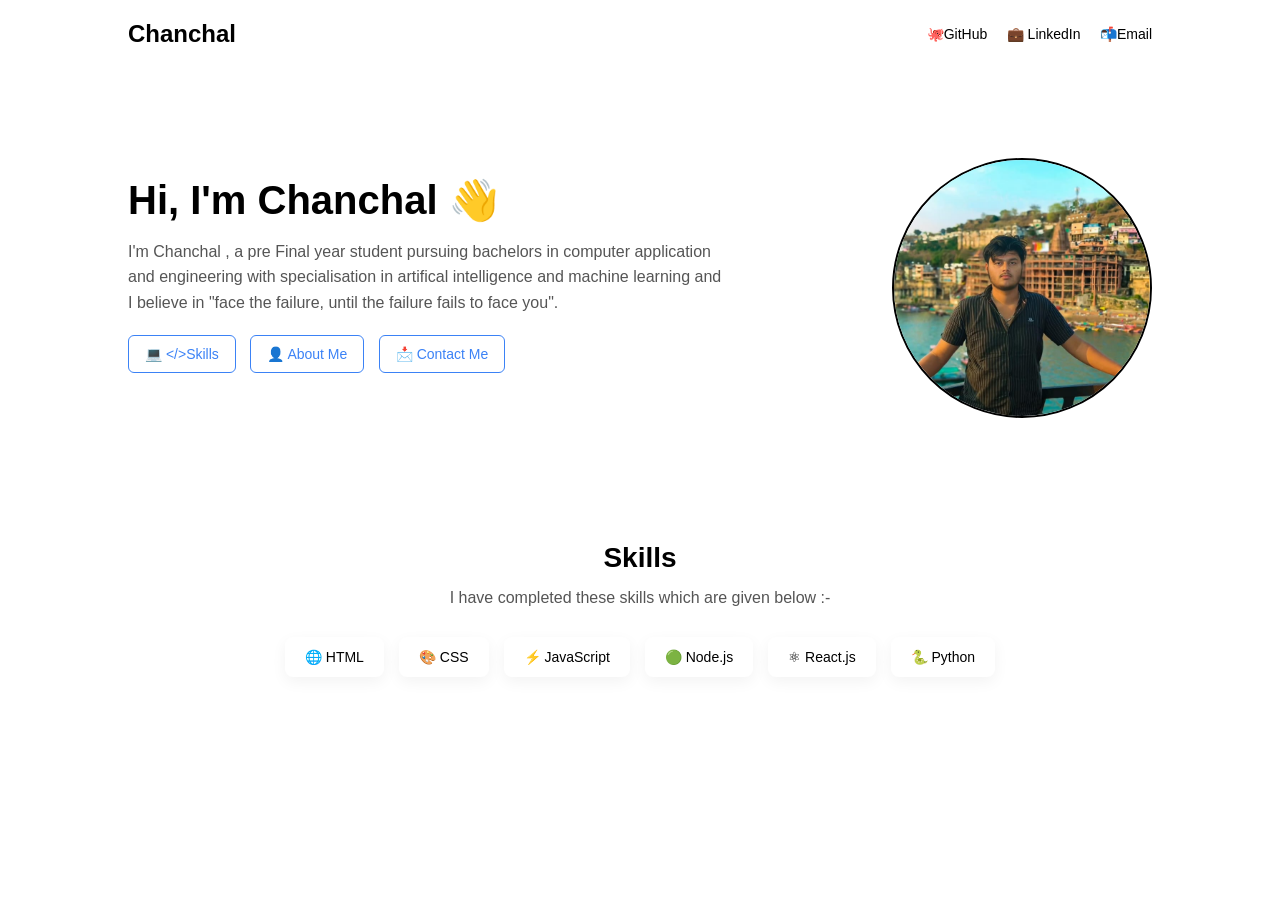
==== index.html @ 40c9b50f "Add files via upload" ====
<!DOCTYPE html>
<html lang="en">
<head>
<meta charset="UTF-8">
<meta name="viewport" content="width=device-width, initial-scale=1.0">
<title>My Portfolio</title>
<link rel="stylesheet" href="./style.css">
</head>
<body>

<header>
    <h2>Chanchal</h2>
    <nav>
        <a href="https://github.com/chanchalyadavrao">🐙GitHub</a>
        <a href="https://www.linkedin.com/in/chanchal-yadav-40a3a5293/">💼 LinkedIn</a>
        <a href="mailto:chintu4694@gmail.com">📬Email</a>
    </nav>
</header>

<section class="hero">
    <div class="hero-text">
        <h1>Hi, I'm Chanchal 👋</h1>
        <p>
           I'm Chanchal , a pre Final year student pursuing bachelors in computer
            application and engineering with specialisation in artifical intelligence
             and machine learning and I believe in "face the failure, until the failure fails
              to face you".
        </p>

        <div class="buttons">
            <button> <a href="#">💻 &lt;/&gt;Skills</a></button>
            <button><a href="./review.html">👤 About Me</a></button>
            <button><a href="./contactme.html">📩 Contact Me</a></button>
        </div>
    </div>

    <div class="hero-img">
        <img src="./WhatsApp Image 2026-03-02 at 1.16.59 PM.jpeg" alt="Profile">
    </div>
</section>

<section class="skills">
    <h2>Skills</h2>
    <p>
        I have completed these skills which are given below :-  
     </p>

    <div class="skill-box">
        <div class="skill">🌐 HTML</div>
        <!-- <a href="#">🌐 HTML</a> -->
        <div class="skill">🎨 CSS</div>
        <div class="skill">⚡ JavaScript</div>
        <div class="skill">🟢 Node.js</div>
        <div class="skill">⚛ React.js</div>
    <div class="skill">🐍 Python</div>

    </div>
</section>

</body>
</html>
---- style.css ----
* {
        margin: 0;
        padding: 0;
        box-sizing: border-box;
        font-family: Arial, Helvetica, sans-serif;
    }

   

    /* Navbar */
    header {
        display: flex;
        justify-content: space-between;
        align-items: center;
        padding: 20px 10%;
    }

    header h2 {
        font-size: 24px;
    }

    nav a {
        margin-left: 15px;
        text-decoration: none;
         font-size: 14px;
         color: #000;
    }

    /* Hero Section */
    .hero {
        display: flex;
        align-items: center;
        justify-content: space-between;
        padding: 60px 10%;
        flex-wrap: wrap;
    }

    .hero-text {
        max-width: 600px;
    }

    .hero-text h1 {
        font-size: 40px;
        margin-bottom: 15px;
    }

    .hero-text p {
        color: #555;
        line-height: 1.6;
        margin-bottom: 20px;
    }

    .buttons button {
        padding: 10px 16px;
        border: 1px solid #3b82f6;
        background: transparent;
        color: #3b82f6;
        border-radius: 6px;
         margin-right: 10px;
        font-size: 14px;
    }
    .buttons button a{
        text-decoration: none;
                color: #3b82f6;

    }

    .buttons button a:hover {
        background-color: #3b82f6;
        color: white;
    }

    .hero-img img {
        width: 260px;
        height: 260px;
        border-radius: 50%;
        object-fit: cover;
        margin-top: 30px;
        border: 2px solid black;
    }

    /* Skills Section */
    .skills {
        padding: 60px 10%;
        text-align: center;
    }

    .skills h2 {
        font-size: 28px;
        margin-bottom: 15px;
    }

    .skills p {
        color: #555;
        max-width: 700px;
        margin: auto;
        margin-bottom: 30px;
    }

    .skill-box {
        display: flex;
        justify-content: center;
        flex-wrap: wrap;
        gap: 15px;
    }

    .skill {
        background: white;
        padding: 12px 20px;
        border-radius: 8px;
        box-shadow: 0 5px 15px rgba(0,0,0,0.05);
        font-size: 14px;
        display: flex;
        align-items: center;
        gap: 8px;
    }

    /* Responsive */
    @media (max-width: 768px) {
        .hero {
            text-align: center;
            justify-content: center;
        }

        .hero-text h1 {
            font-size: 32px;
        }

        header {
            flex-direction: column;
            gap: 10px;
        }
    }
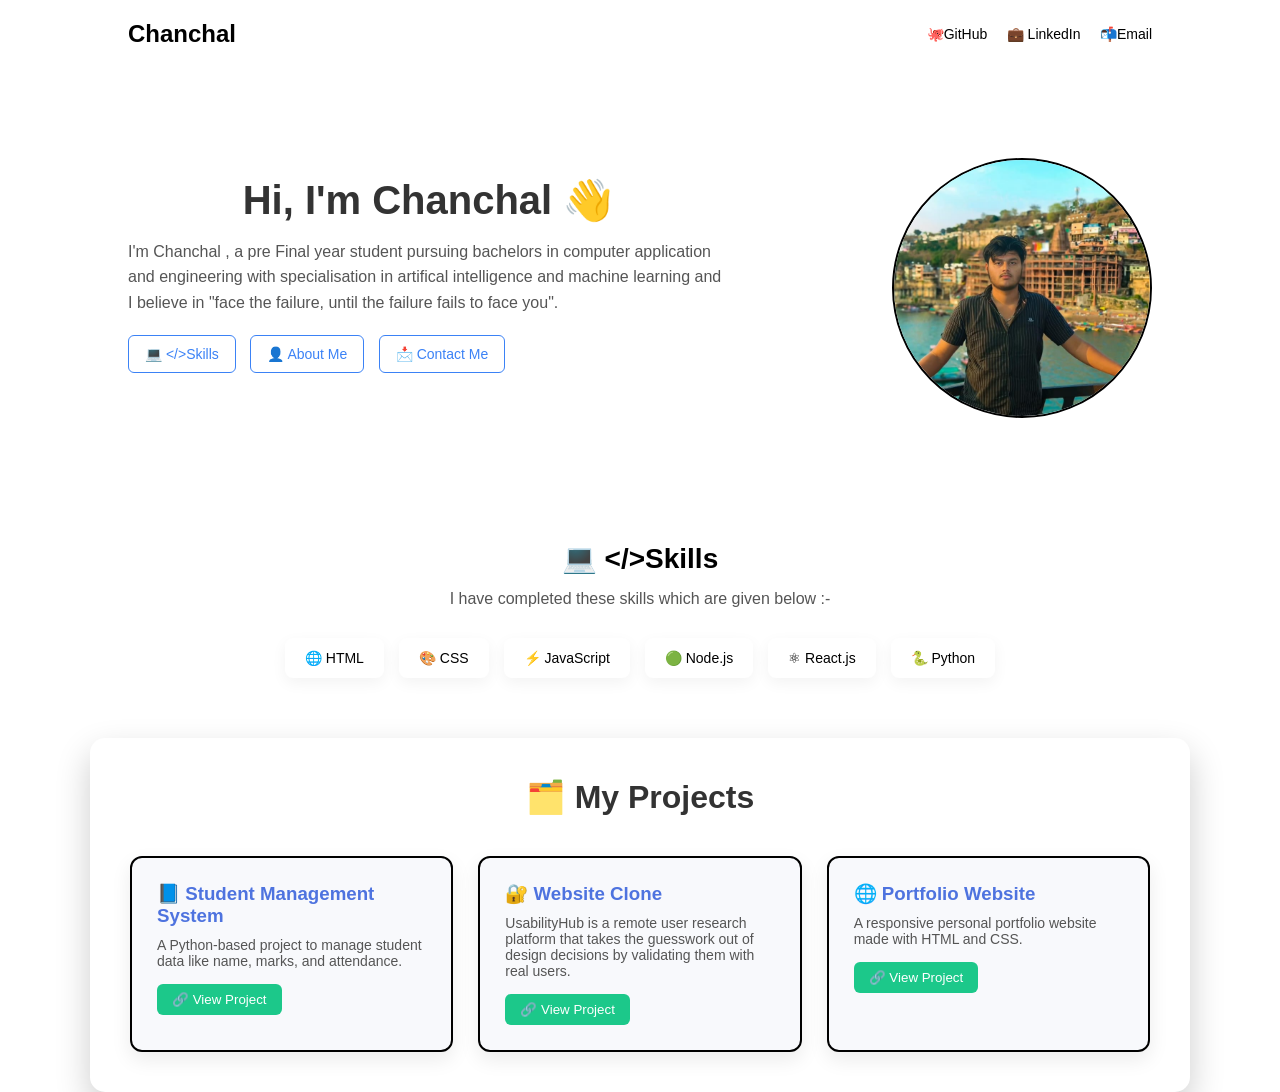
==== commit e8f57dd4: "Add files via upload" ====
--- a/index.html
+++ b/index.html
@@ -40,7 +40,7 @@
 </section>
 
 <section class="skills">
-    <h2>Skills</h2>
+    <h2>💻 &lt;/&gt;Skills</h2>
     <p>
         I have completed these skills which are given below :-  
      </p>
@@ -57,5 +57,35 @@
     </div>
 </section>
 
+<div class="container">
+    <h1>🗂️ My Projects</h1>
+
+    <div class="projects">
+
+        <div class="project-card">
+            <h3>📘 Student Management System</h3>
+            <p>A Python-based project to manage student data like name, marks, and attendance.</p>
+            <button><a href="https://github.com/chanchalyadavrao/student-management-system-in-python">🔗 View Project</a></button>
+        </div>
+
+        <div class="project-card">
+            <h3>🔐 Website Clone</h3>
+            <p>UsabilityHub is a remote user research platform that takes the 
+                guesswork out of design decisions by validating them with real users.</p>
+            <button><a href="https://github.com/chanchalyadavrao/clone-website">🔗 View Project</a></button>
+        </div>
+
+        <div class="project-card">
+            <h3>🌐 Portfolio Website</h3>
+            <p>A responsive personal portfolio website made with HTML and CSS.</p>
+            <button><a href="https://github.com/chanchalyadavrao/my-portfolio">🔗 View Project</a></button>
+        </div>
+
+
+     
+
+    </div>
+</div>
+
 </body>
 </html>
--- a/style.css
+++ b/style.css
@@ -5,6 +5,11 @@
         box-sizing: border-box;
         font-family: Arial, Helvetica, sans-serif;
     }
+
+    /* body{
+    background:linear-gradient(135deg,#dd2020,#1cc88a);
+
+    } */
 
    
 
@@ -116,6 +121,74 @@
         gap: 8px;
     }
 
+    /* my projects sections */
+.container{
+    max-width:1100px;
+    margin:auto;
+    background:white;
+    padding:40px;
+    border-radius:15px;
+    box-shadow:0 15px 35px rgba(0,0,0,0.2);
+}
+
+h1{
+    text-align:center;
+    margin-bottom:40px;
+    color:#333;
+}
+
+/* Project Grid */
+.projects{
+    display:grid;
+    grid-template-columns:repeat(auto-fit,minmax(250px,1fr));
+    gap:25px;
+}
+
+.project-card{
+    background:#f8f9fc;
+    padding:25px;
+    border: 2px solid black;
+    border-radius:12px;
+    box-shadow:0 8px 20px rgba(0,0,0,0.08);
+    transition:0.3s;
+}
+
+.project-card:hover{
+    transform:translateY(-8px);
+}
+
+.project-card h3{
+    margin-bottom:10px;
+    color:#4e73df;
+}
+
+.project-card p{
+    font-size:14px;
+    margin-bottom:15px;
+    color:#555;
+}
+
+.project-card button{
+    padding:8px 15px;
+    border:none;
+    background:#1cc88a;
+    color:white;
+    border-radius:6px;
+    cursor:pointer;
+}
+
+.project-card button:hover{
+    background:#17a673;
+    /* color: black; */
+}
+.project-card button a{
+    text-decoration: none;
+    color: white;
+}
+.project-card button a:hover{
+    color: black;
+}
+
     /* Responsive */
     @media (max-width: 768px) {
         .hero {
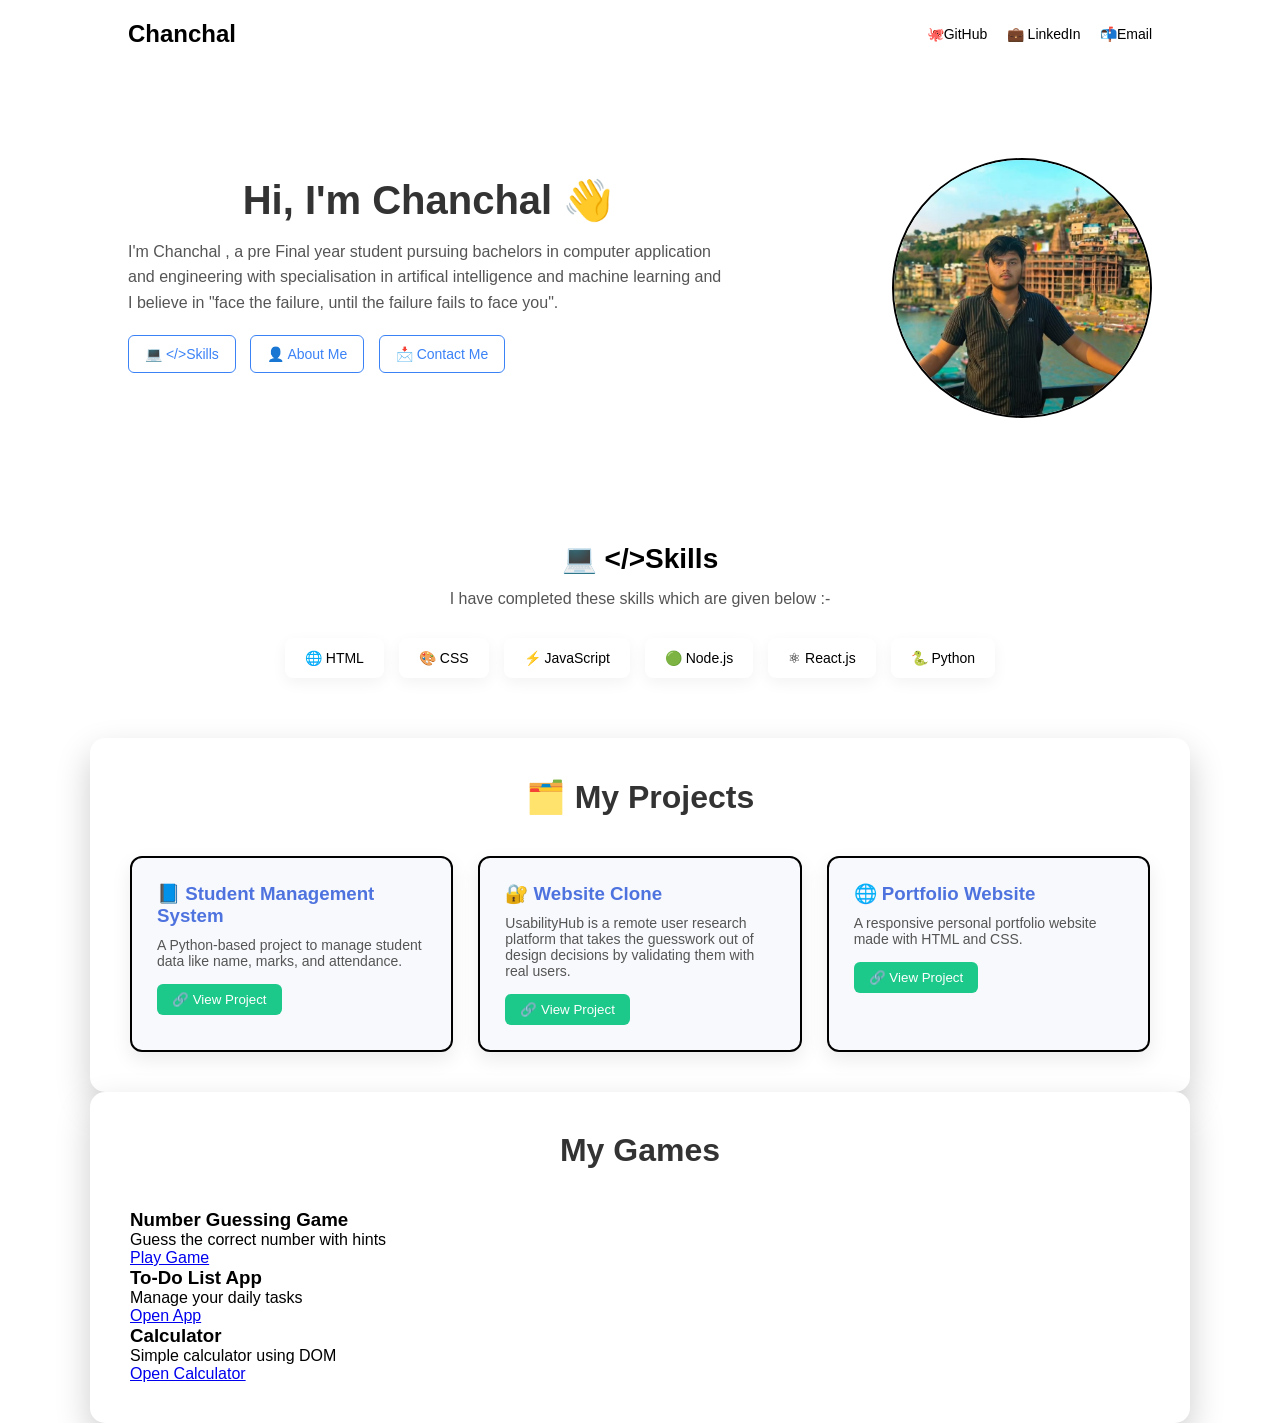
==== commit d3c64962: "Refactor index.html with new game section" ====
--- a/index.html
+++ b/index.html
@@ -28,7 +28,7 @@
         </p>
 
         <div class="buttons">
-            <button> <a href="#">💻 &lt;/&gt;Skills</a></button>
+            <button> <a href="#skills">💻 &lt;/&gt;Skills</a></button>
             <button><a href="./review.html">👤 About Me</a></button>
             <button><a href="./contactme.html">📩 Contact Me</a></button>
         </div>
@@ -39,7 +39,7 @@
     </div>
 </section>
 
-<section class="skills">
+<section id="skills">
     <h2>💻 &lt;/&gt;Skills</h2>
     <p>
         I have completed these skills which are given below :-  
@@ -87,5 +87,34 @@
     </div>
 </div>
 
+
+    <div class="container" id="mygames">
+    <h1>My Games</h1>
+ 
+
+<div class="games">
+    
+  <div class="game-box">
+    <h3>Number Guessing Game</h3>
+    <p>Guess the correct number with hints</p>
+    <a href="./numbergusinggame.html" target="_blank">Play Game</a>
+  </div>
+
+  <div class="game-box">
+    <h3>To-Do List App</h3>
+    <p>Manage your daily tasks</p>
+    <a href="./to-do-list.html" target="_blank">Open App</a>
+  </div>
+
+  <div class="game-box">
+    <h3>Calculator</h3>
+    <p>Simple calculator using DOM</p>
+    <a href="./calculater.html" target="_blank">Open Calculator</a>
+  </div>
+</div>
+
+
+</div>
+
 </body>
-</html>+</html>
--- a/style.css
+++ b/style.css
@@ -86,17 +86,17 @@
     }
 
     /* Skills Section */
-    .skills {
+    #skills {
         padding: 60px 10%;
         text-align: center;
     }
 
-    .skills h2 {
+    #skills h2 {
         font-size: 28px;
         margin-bottom: 15px;
     }
 
-    .skills p {
+    #skills p {
         color: #555;
         max-width: 700px;
         margin: auto;
@@ -154,7 +154,7 @@
 }
 
 .project-card:hover{
-    transform:translateY(-8px);
+    transform:translatey(-8px);
 }
 
 .project-card h3{
